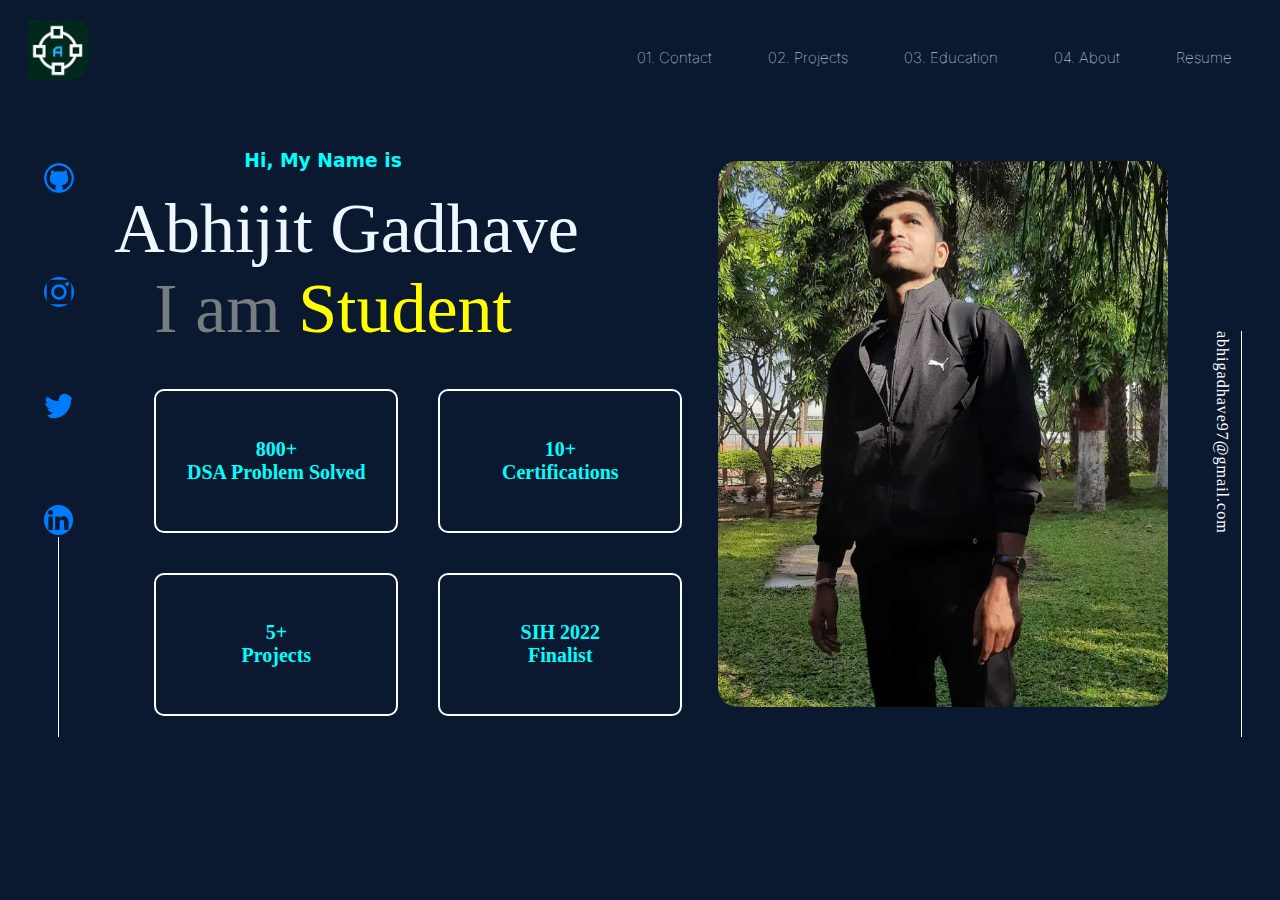
==== index.html @ c3025672 "Home Page" ====
<html lang="en">

<head>
    <link rel="stylesheet" href="style.css" />

    <title>Document</title>
</head>

<body>
    <ul>
        <img src="Images/logos/logo1.png" height="60px" style="padding-top: 12px;padding-left: 20px;">
        <li><a target="_blank" rel="noopener noreferrer" class="nav__link nav__link--btn">Resume</a></li>
        <li><a href="#about" target="_blank" rel="noopener noreferrer" class="nav__link nav__link--btn">04. About</a>
        </li>
        <li><a target="_blank" rel="noopener noreferrer" class="nav__link nav__link--btn">03. Education</a></li>
        <li><a target="_blank" rel="noopener noreferrer" class="nav__link nav__link--btn">02. Projects</a></li>
        <li><a target="_blank" rel="noopener noreferrer" class="nav__link nav__link--btn">01. Contact</a></li>


        </li>

    </ul>
    <div class="hflex">
        <div class="gitlogo">

            <a href="https://github.com/AbhiGadhave11"><img src="Images/logos/githublogo.svg" height="30px"></a>
            <a href="https://www.instagram.com/a.b.h.i_87/"><img src="Images/logos/instagramlogo.svg" height="30px"><br></a>
            <a href="https://twitter.com/Abhijit872"><img src="Images/logos/twitterlogo.svg" height="30px"></a>
            <a href="https://www.linkedin.com/in/abhijit-gadhave-b353ba21b/"><img src="Images/logos/linkedinlogo.svg"height="30px"></a>
        </div>

        <div>
            <h3>Hi, My Name is </h3>
            <div class="name"> Abhijit Gadhave</div>
            <div class="subname">
                <div class="container">
                    <span>I am </span>
                    <span class="word"></span>
                </div>
            </div>
            <div class="rectangle">
                <div class="box">
                    <h4>800+ <br>DSA Problem Solved</h4>
                </div>
                <div class="box">
                    <h4>10+ <br>Certifications </h4>
                </div>
            </div>
            <div class="rectangle">
                <div class="box">
                    <h4>5+ <br>Projects<h4>
                </div>
                <div class="box">
                    <h4>SIH 2022 <br>Finalist</h4>
                </div>
            </div>
        </div>
        

        <div class="pimage">
            <img src="Images/Profile/myimage1.jpeg" width="450px">
        </div>
        <div class="mail">
            <span id="email">abhigadhave97@gmail.com</span>
        </div>

       
        
    </div>
    
    <!-- <section id="about">
        <div class="about">
            <div class="aboutinfo" style="line-height: 1.5;">
                I'm a software engineer(student) specializing in Full Stack Development(MERN).<br>
                Currently, I'm focused on building accessible, human-centered products at Upstatement.
            </div>
        </div>
    </section> -->

    <script src="script.js"></script>
</body>

</html>
---- style.css ----
/* Load Inter font from Google Fonts */
@import url('https://fonts.googleapis.com/css2?family=Inter:wght@400;600;700&display=swap');



body {
    background-color: #0a192f;
    
}
ul {
    list-style-type: none;
    margin: 0;
    padding: 0;
    overflow: hidden;
    font-family: 'Inter', sans-serif;
    
    /* background-color: #112240; */
  }
  
  li {
    float: right;
  }
  
  li a {
    display: block;
    color: white;
    text-align: center;
    padding: 14px 16px;
    text-decoration: none;
  }
  
  /* Change the link color to #111 (black) on hover */
  li a:hover {
    background-color: #111;
  }

  h3{
    color: aqua;
    padding-left: 130px;
    padding-top: 50px;
    /* margin-top: 50px; */
    font-family:system-ui, -apple-system, BlinkMacSystemFont, 'Segoe UI', Roboto, Oxygen, Ubuntu, Cantarell, 'Open Sans', 'Helvetica Neue', sans-serif;
}
.name{
    color: aliceblue;
    padding-left: 0px;
    font-size: 70px;
    font-family: 'Times New Roman', Times, serif;
}
.subname{
    color: rgb(120, 125, 130);
    padding-left: 40px;
    font-size: 70px;
    font-family: 'Times New Roman', Times, serif;
}

.about{
color: white;
}

.nav__link--btn {
    color: #fff;
    background-color: #0a192f;
    border-color: aqua;
    border-radius: 1rem;
    font-size: 15px;
    font-weight: 100;
    padding-top: 40px;
    padding-right: 40px;
    text-align: center;
    /* padding: 1rem 2.5rem; */
    transition: all 0.2s ease-out;
  }
  
  .nav__link--btn:hover {
    padding-top: 30px;
    padding-right: 40px;
    transform: translateY(-3px);
    box-shadow: 0 1rem 2rem rgba(1, 251, 251, 0.943);
  }

  .aboutinfo{
    color: rgb(120, 125, 130);
    padding-left: 130px;
    padding-top: 20px;
    font-size: 15px;
    font-family: 'Inter', sans-serif;
  }

  .container {
    /* display: flex; */
    align-items: center;
    justify-content: center;
    
  }
  
  .word {
    opacity: 1;
    transition: opacity 0.5s;
    /* transition: all 0.2s ease-out; */
  }

  .hflex{
    display:flex;
    flex-direction: row;
    justify-content: space-between;
    /* align-items: center; */
    
  }
  .pimage{
    padding-top: 80px;
    margin-right: 10px;
    border-radius: 100px;
    
    /* margin: 50px; */
  }
  img{
    border-radius: 20px;
  }
  .gitlogo{
    /* padding-top: 300px; */
    padding-left: 30px;
    display: flex;
    flex-direction: column;
    /* margin: 0px ; */
    align-items: center;
  }
  .gitlogo a {
    margin: 2px 0;
    line-height: 1;
  }
 

  a {
    display: inline-block;
    /* margin-right: 20px; */
    padding-top: 80px;
  }
  .gitlogo::after {
    content: "";
    display: inline-block;
    border-left: 1px solid #fff;
    height: 200px;
    margin-left: 20px;
    margin-right: 20px;
    vertical-align: middle;
  }

  .box {
    border: 2px solid white;
    color: aqua;
    padding: 20px;
    /* padding-top: 40px; */
    margin-top: 40px;
    margin-left: 40px;
    width: 200px;
    border-radius: 10px;
  }
  
  .box h4 {
    font-size: 20px;
    align-items: center;
    text-align: center;
    /* padding: 20px; */
    /* margin-top: 0; */
  }

  .rectangle{
    display: flex;
    flex-direction: row;
    justify-content: space-between;
  }

  .mail{
    display: flex;
    flex-direction: column;
    color: white;
    padding-top: 250px;
    padding-right: 30px;
    writing-mode: vertical-rl;
    text-orientation:sideways;
    letter-spacing: 1px;
    /* border-right: 1px solid white; */
  
  }

  #email {
    border-right: 1px solid white;
    padding-right: 10px; 
    /* padding-top: 400px; */
  }
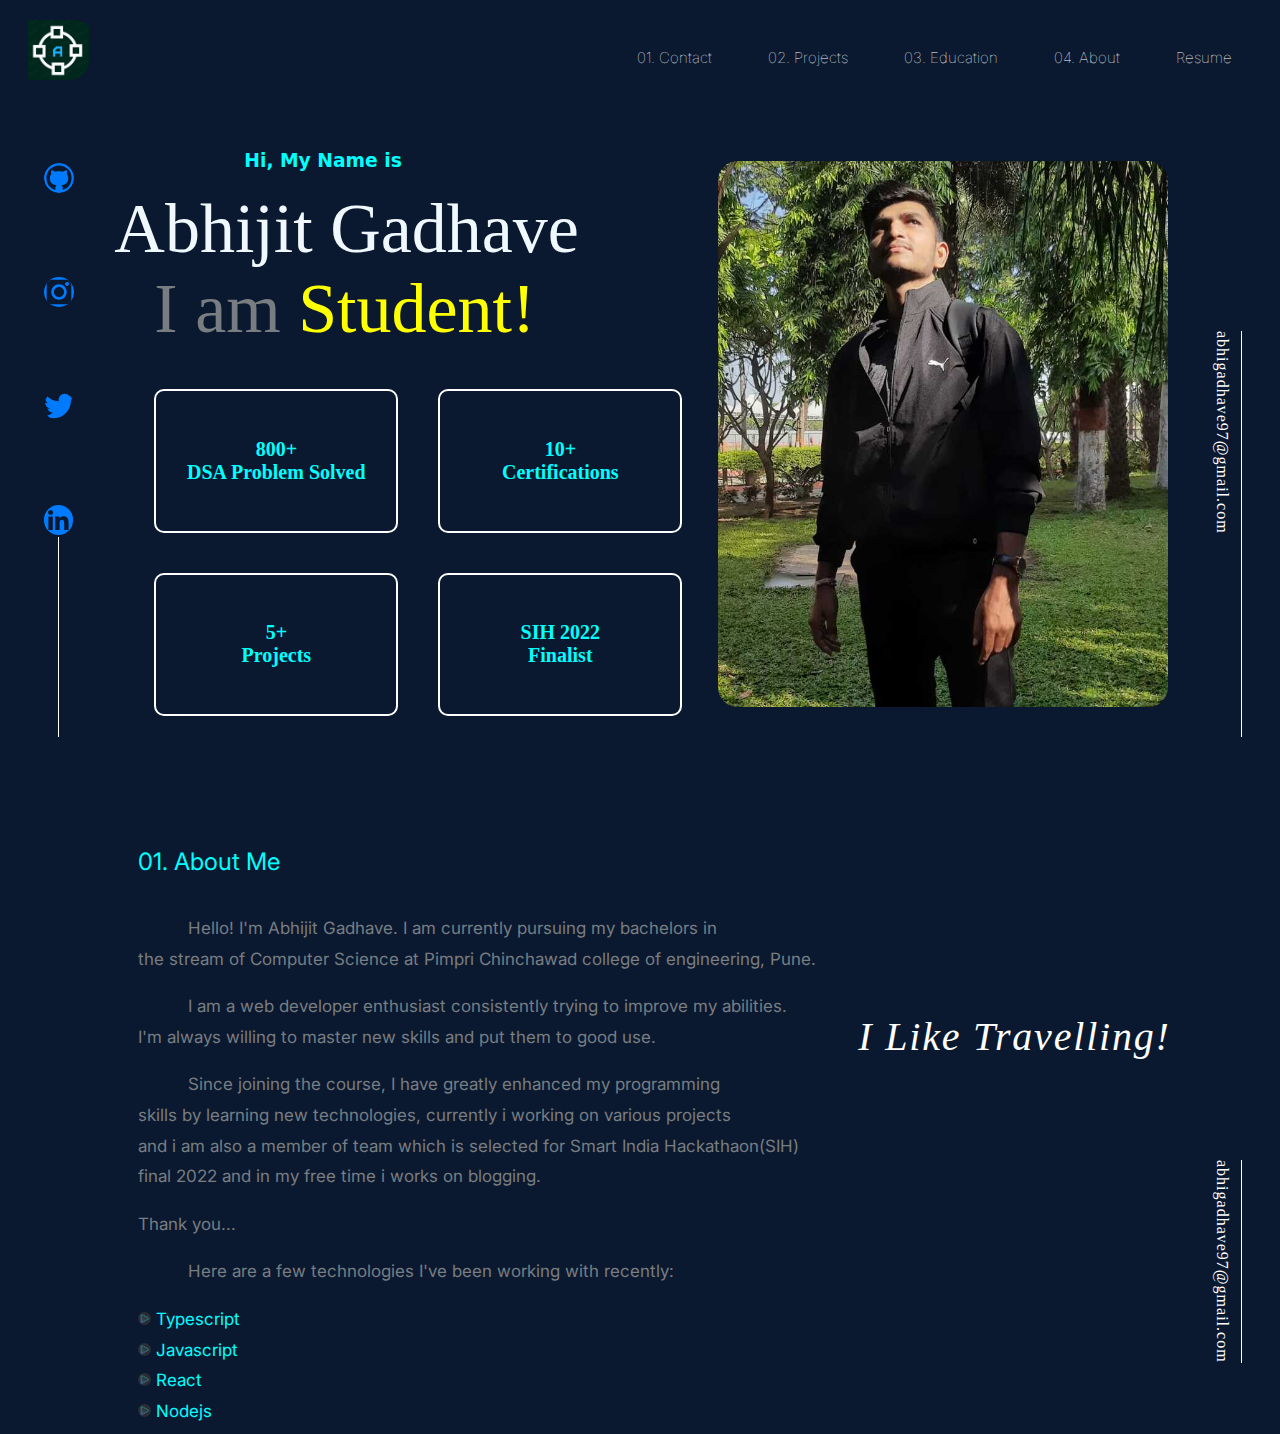
==== commit 1574ab8f: "About updated" ====
--- a/index.html
+++ b/index.html
@@ -3,13 +3,16 @@
 <head>
     <link rel="stylesheet" href="style.css" />
 
-    <title>Document</title>
+    <title>
+        <img src="Images/logos/logo1.png"  height="10px">
+        <span>Abhijit Gadhave</span>
+    </title>
 </head>
 
 <body>
     <ul>
         <img src="Images/logos/logo1.png" height="60px" style="padding-top: 12px;padding-left: 20px;">
-        <li><a target="_blank" rel="noopener noreferrer" class="nav__link nav__link--btn">Resume</a></li>
+        <li><a href="Resume/Abhijit_Gadhave.pdf" target="_blank" rel="noopener noreferrer" class="nav__link nav__link--btn">Resume</a></li>
         <li><a href="#about" target="_blank" rel="noopener noreferrer" class="nav__link nav__link--btn">04. About</a>
         </li>
         <li><a target="_blank" rel="noopener noreferrer" class="nav__link nav__link--btn">03. Education</a></li>
@@ -24,9 +27,11 @@
         <div class="gitlogo">
 
             <a href="https://github.com/AbhiGadhave11"><img src="Images/logos/githublogo.svg" height="30px"></a>
-            <a href="https://www.instagram.com/a.b.h.i_87/"><img src="Images/logos/instagramlogo.svg" height="30px"><br></a>
+            <a href="https://www.instagram.com/a.b.h.i_87/"><img src="Images/logos/instagramlogo.svg"
+                    height="30px"><br></a>
             <a href="https://twitter.com/Abhijit872"><img src="Images/logos/twitterlogo.svg" height="30px"></a>
-            <a href="https://www.linkedin.com/in/abhijit-gadhave-b353ba21b/"><img src="Images/logos/linkedinlogo.svg"height="30px"></a>
+            <a href="https://www.linkedin.com/in/abhijit-gadhave-b353ba21b/"><img src="Images/logos/linkedinlogo.svg"
+                    height="30px"></a>
         </div>
 
         <div>
@@ -55,7 +60,7 @@
                 </div>
             </div>
         </div>
-        
+
 
         <div class="pimage">
             <img src="Images/Profile/myimage1.jpeg" width="450px">
@@ -64,18 +69,65 @@
             <span id="email">abhigadhave97@gmail.com</span>
         </div>
 
-       
-        
+
+
     </div>
-    
-    <!-- <section id="about">
+
+    <section id="about">
+
         <div class="about">
-            <div class="aboutinfo" style="line-height: 1.5;">
-                I'm a software engineer(student) specializing in Full Stack Development(MERN).<br>
-                Currently, I'm focused on building accessible, human-centered products at Upstatement.
+
+            <!-- <div class="gitlogo">
+
+                <a href="https://github.com/AbhiGadhave11"><img src="Images/logos/githublogo.svg" height="30px"></a>
+                <a href="https://www.instagram.com/a.b.h.i_87/"><img src="Images/logos/instagramlogo.svg"
+                        height="30px"><br></a>
+                <a href="https://twitter.com/Abhijit872"><img src="Images/logos/twitterlogo.svg" height="30px"></a>
+                <a href="https://www.linkedin.com/in/abhijit-gadhave-b353ba21b/"><img
+                        src="Images/logos/linkedinlogo.svg" height="30px"></a>
+            </div> -->
+
+
+
+
+            <div class="abouthead">
+                <span>01. About Me</span>
+                <div class="aboutinfo" style="line-height: 1.8;">
+
+                    <p> Hello! I'm Abhijit Gadhave. I am currently pursuing my bachelors in<br> the stream of Computer
+                        Science at Pimpri Chinchawad college of engineering, Pune.<br></p>
+                    <p> I am a web developer enthusiast consistently trying to improve my abilities. <br>I'm always
+                        willing to master new skills and put them to good use.</p>
+                    <p>Since joining the course, I have greatly enhanced my programming<br> skills by learning new
+                        technologies, currently i working on various projects<br>
+                        and i am also a member of team which is selected for Smart India Hackathaon(SIH)<br> final 2022
+                        and in my free time i works on blogging.<br></p>Thank you...
+                    <p> Here are a few technologies I've been working with recently:</p>
+                    <div class="skilllist">
+                        <img src="Images/skills/img.jpeg" height="13px" style="line-height: 1.8;"> Typescript<br>
+                        <img src="Images/skills/img.jpeg" height="13px" style="line-height: 1.8;"> Javascript<br>
+                        <img src="Images/skills/img.jpeg" height="13px" style="line-height: 1.8;"> React<br>
+                        <img src="Images/skills/img.jpeg" height="13px"> Nodejs
+                    </div>
+
+                </div>
             </div>
+
+            <div class="aboutother">
+                <span class="aboutin"></span>
+            </div>
+
+            
+
+            <div class="mail">
+                <span id="email">abhigadhave97@gmail.com</span>
+            </div>
+
         </div>
-    </section> -->
+
+        </div>
+
+    </section>
 
     <script src="script.js"></script>
 </body>
--- a/style.css
+++ b/style.css
@@ -5,58 +5,59 @@
 
 body {
     background-color: #0a192f;
-    
-}
+
+}
+
 ul {
     list-style-type: none;
     margin: 0;
     padding: 0;
     overflow: hidden;
     font-family: 'Inter', sans-serif;
-    
+
     /* background-color: #112240; */
-  }
-  
-  li {
+}
+
+li {
     float: right;
-  }
-  
-  li a {
+}
+
+li a {
     display: block;
     color: white;
     text-align: center;
     padding: 14px 16px;
     text-decoration: none;
-  }
-  
-  /* Change the link color to #111 (black) on hover */
-  li a:hover {
+}
+
+/* Change the link color to #111 (black) on hover */
+li a:hover {
     background-color: #111;
-  }
-
-  h3{
+}
+
+h3 {
     color: aqua;
     padding-left: 130px;
     padding-top: 50px;
     /* margin-top: 50px; */
-    font-family:system-ui, -apple-system, BlinkMacSystemFont, 'Segoe UI', Roboto, Oxygen, Ubuntu, Cantarell, 'Open Sans', 'Helvetica Neue', sans-serif;
-}
-.name{
+    font-family: system-ui, -apple-system, BlinkMacSystemFont, 'Segoe UI', Roboto, Oxygen, Ubuntu, Cantarell, 'Open Sans', 'Helvetica Neue', sans-serif;
+}
+
+.name {
     color: aliceblue;
     padding-left: 0px;
     font-size: 70px;
     font-family: 'Times New Roman', Times, serif;
 }
-.subname{
+
+.subname {
     color: rgb(120, 125, 130);
     padding-left: 40px;
     font-size: 70px;
     font-family: 'Times New Roman', Times, serif;
 }
 
-.about{
-color: white;
-}
+
 
 .nav__link--btn {
     color: #fff;
@@ -70,73 +71,72 @@
     text-align: center;
     /* padding: 1rem 2.5rem; */
     transition: all 0.2s ease-out;
-  }
-  
-  .nav__link--btn:hover {
+}
+
+.nav__link--btn:hover {
     padding-top: 30px;
     padding-right: 40px;
     transform: translateY(-3px);
     box-shadow: 0 1rem 2rem rgba(1, 251, 251, 0.943);
-  }
-
-  .aboutinfo{
-    color: rgb(120, 125, 130);
-    padding-left: 130px;
-    padding-top: 20px;
-    font-size: 15px;
-    font-family: 'Inter', sans-serif;
-  }
-
-  .container {
+}
+
+
+
+.container {
     /* display: flex; */
     align-items: center;
     justify-content: center;
-    
-  }
-  
-  .word {
+
+}
+
+.word {
     opacity: 1;
     transition: opacity 0.5s;
     /* transition: all 0.2s ease-out; */
-  }
-
-  .hflex{
-    display:flex;
+}
+
+.hflex {
+    display: flex;
     flex-direction: row;
     justify-content: space-between;
     /* align-items: center; */
-    
-  }
-  .pimage{
+
+}
+
+.pimage {
     padding-top: 80px;
     margin-right: 10px;
     border-radius: 100px;
-    
+
     /* margin: 50px; */
-  }
-  img{
+}
+
+img {
     border-radius: 20px;
-  }
-  .gitlogo{
+}
+
+.gitlogo {
     /* padding-top: 300px; */
     padding-left: 30px;
     display: flex;
     flex-direction: column;
     /* margin: 0px ; */
     align-items: center;
-  }
-  .gitlogo a {
+}
+
+.gitlogo a {
     margin: 2px 0;
     line-height: 1;
-  }
- 
-
-  a {
+}
+
+
+a {
     display: inline-block;
     /* margin-right: 20px; */
     padding-top: 80px;
-  }
-  .gitlogo::after {
+}
+
+.gitlogo::after {
     content: "";
     display: inline-block;
     border-left: 1px solid #fff;
@@ -144,9 +144,9 @@
     margin-left: 20px;
     margin-right: 20px;
     vertical-align: middle;
-  }
-
-  .box {
+}
+
+.box {
     border: 2px solid white;
     color: aqua;
     padding: 20px;
@@ -155,39 +155,97 @@
     margin-left: 40px;
     width: 200px;
     border-radius: 10px;
-  }
-  
-  .box h4 {
+}
+
+.box h4 {
     font-size: 20px;
     align-items: center;
     text-align: center;
     /* padding: 20px; */
     /* margin-top: 0; */
-  }
-
-  .rectangle{
+}
+
+.rectangle {
     display: flex;
     flex-direction: row;
     justify-content: space-between;
-  }
-
-  .mail{
+}
+
+.mail {
     display: flex;
     flex-direction: column;
     color: white;
     padding-top: 250px;
     padding-right: 30px;
     writing-mode: vertical-rl;
-    text-orientation:sideways;
+    text-orientation: sideways;
     letter-spacing: 1px;
     /* border-right: 1px solid white; */
-  
-  }
-
-  #email {
+
+}
+
+#email {
     border-right: 1px solid white;
-    padding-right: 10px; 
+    padding-right: 10px;
     /* padding-top: 400px; */
-  }
-  
+}
+
+.about {
+    display: flex;
+    flex-direction: row;
+    justify-content: space-between;
+    margin-top: 110px;
+    align-items: center;
+    /* justify-content: center; */
+}
+
+.abouthead {
+    color: aqua;
+    font-size: x-large;
+    padding-left: 130px;
+    font-family: 'Inter', sans-serif;
+}
+
+.aboutinfo {
+    color: rgb(120, 125, 130);
+    /* padding-left: 130px; */
+    padding-top: 20px;
+    font-size: 17px;
+    font-family: 'Inter', sans-serif;
+    align-items: center;
+    justify-content: center;
+    /* position: fixed; */
+
+}
+
+p {
+    text-indent: 50px;
+}
+
+.skilllist {
+    /* padding-right: 300px;
+    margin-bottom: 200px; */
+    color: aqua;
+}
+
+.aboutother {
+    font-size: 40px;
+    
+    /* margin-right: 180px; */
+    
+    padding-right: 0px;
+    margin-bottom: 200px;
+    
+    /* font-family:caveat; */
+    
+    font-family: cursive;
+    color: white;
+    justify-content: center;
+    letter-spacing: 1.8px;
+    font-style: italic;
+    place-content: inherit;
+}
+
+
+
   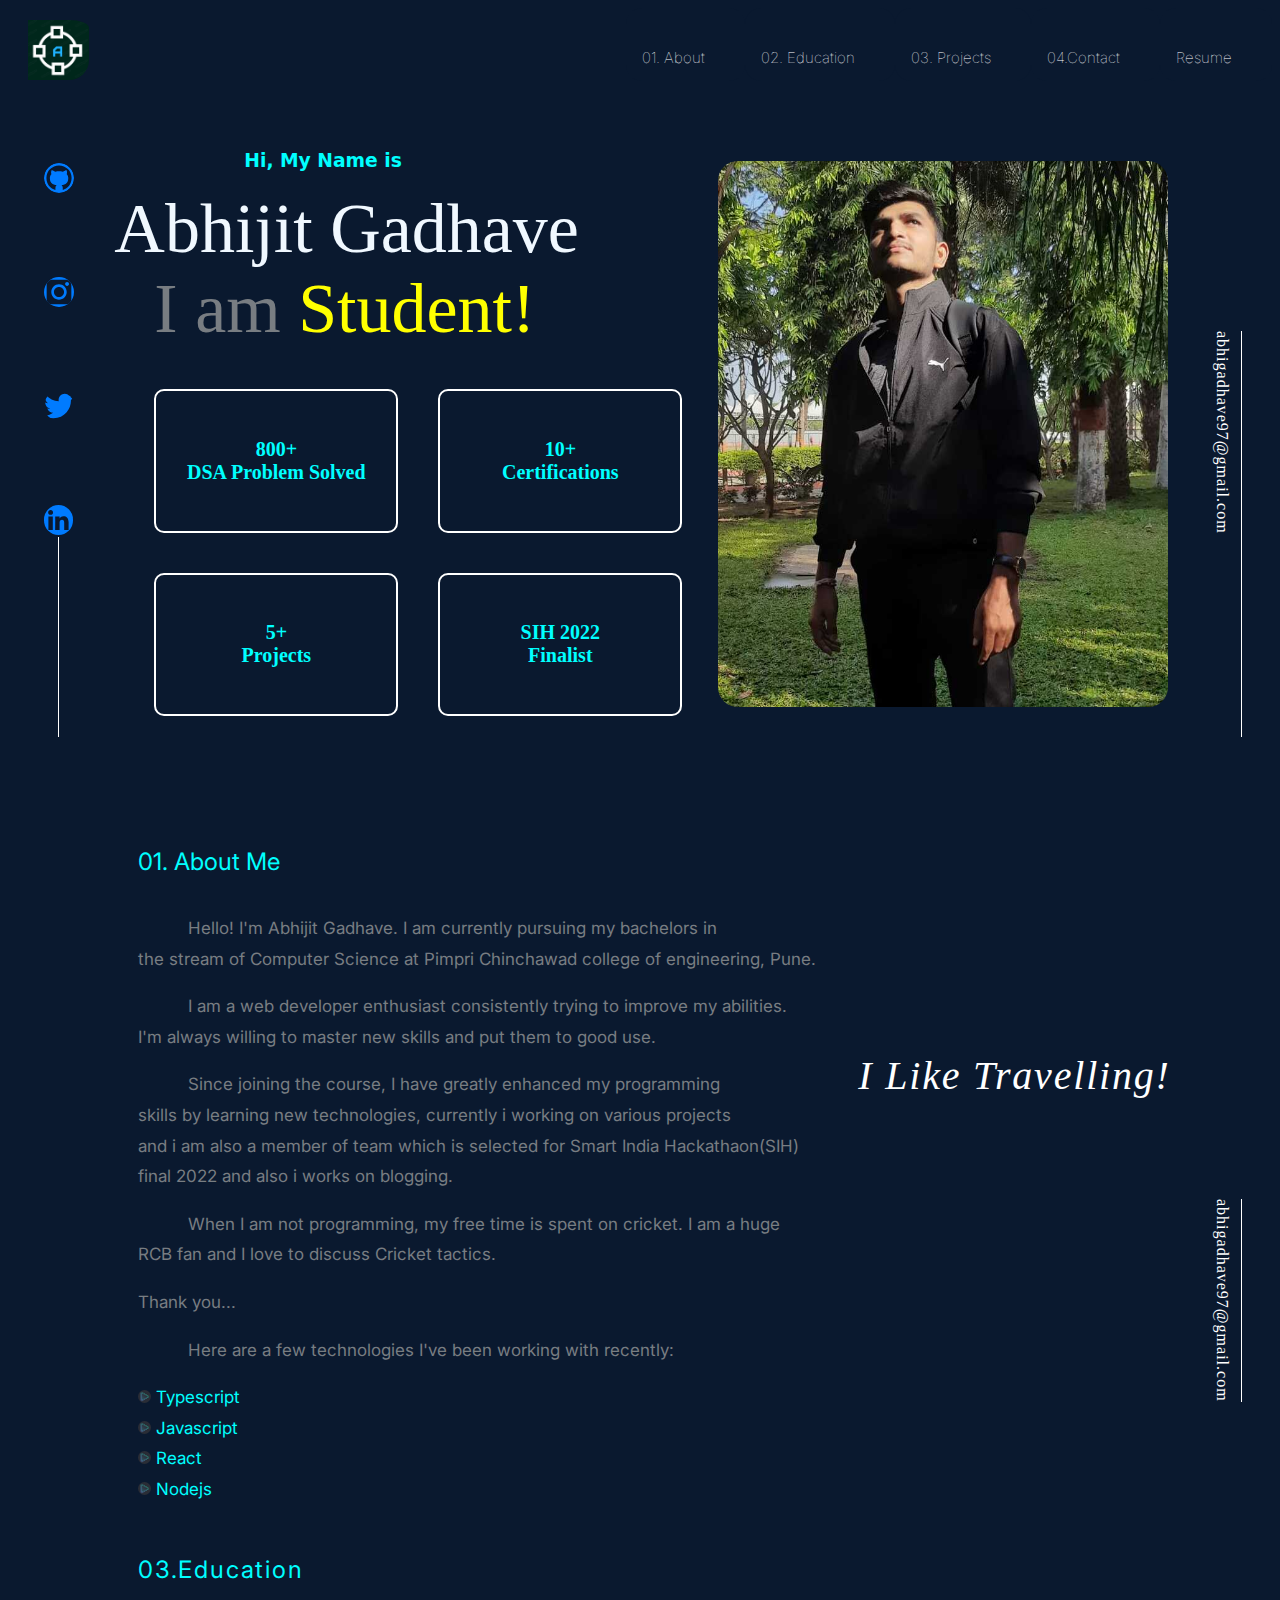
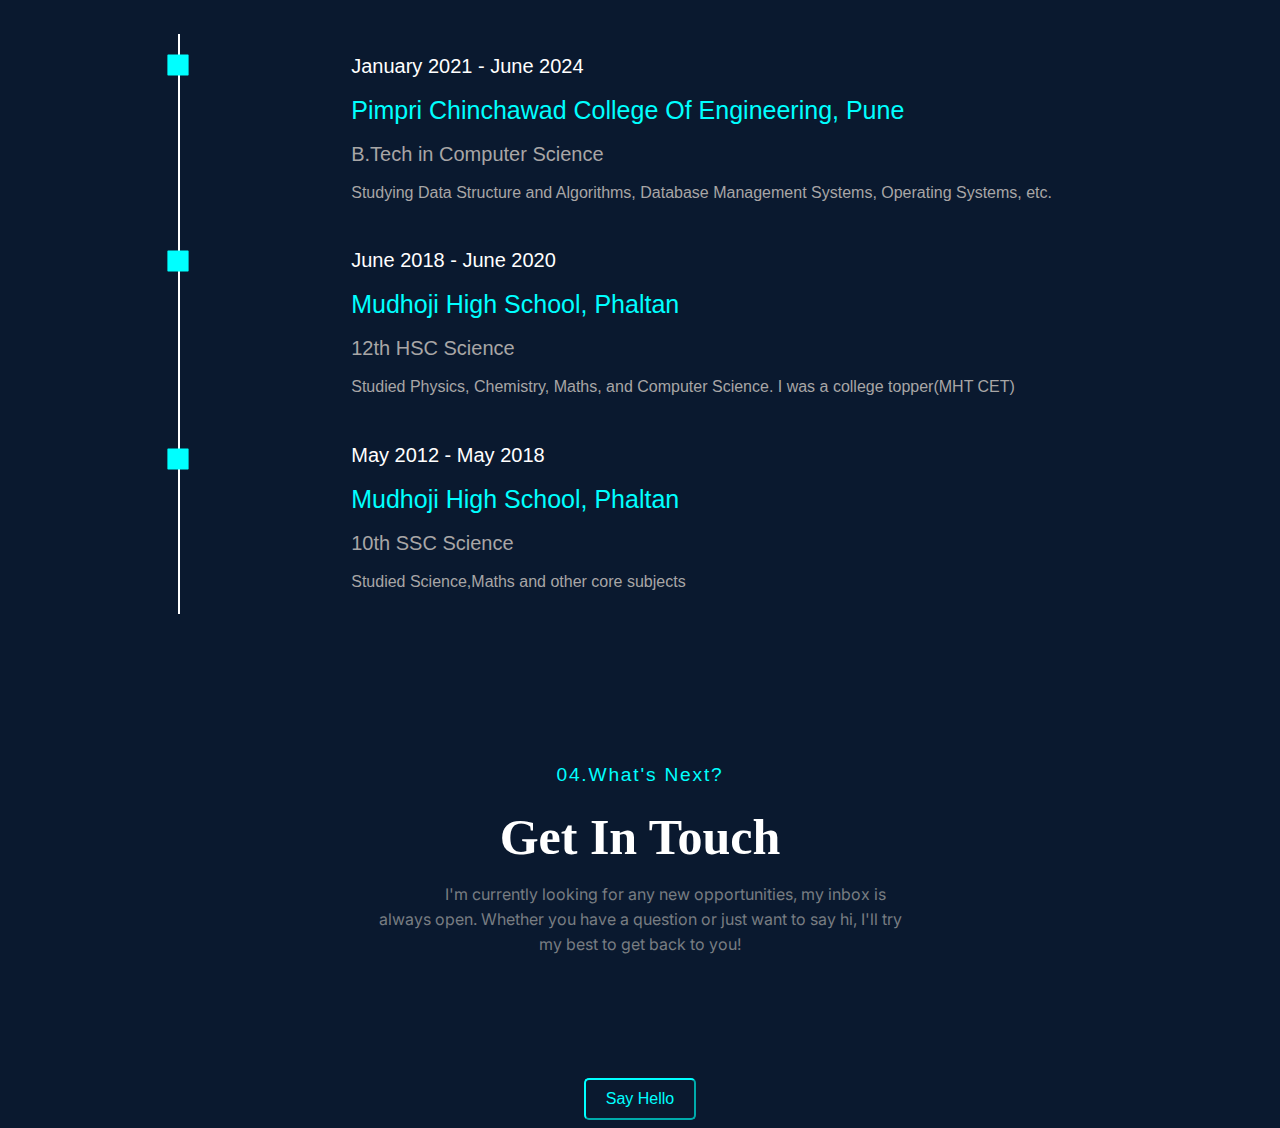
==== commit 1f4234cd: "Education Updated" ====
--- a/index.html
+++ b/index.html
@@ -4,132 +4,218 @@
     <link rel="stylesheet" href="style.css" />
 
     <title>
-        <img src="Images/logos/logo1.png"  height="10px">
-        <span>Abhijit Gadhave</span>
+
+        Abhijit Gadhave
     </title>
 </head>
 
 <body>
     <ul>
         <img src="Images/logos/logo1.png" height="60px" style="padding-top: 12px;padding-left: 20px;">
-        <li><a href="Resume/Abhijit_Gadhave.pdf" target="_blank" rel="noopener noreferrer" class="nav__link nav__link--btn">Resume</a></li>
-        <li><a href="#about" target="_blank" rel="noopener noreferrer" class="nav__link nav__link--btn">04. About</a>
+        <li><a href="Resume/Abhijit_Gadhave.pdf" target="_blank" rel="noopener noreferrer"
+                class="nav__link nav__link--btn">Resume</a></li>
+        
+        
+       
+        <li><a href="#contact" rel="noopener" class="nav__link nav__link--btn"
+                onclick="scrollToSection('contact'); return false;"">04.Contact</a>
         </li>
-        <li><a target="_blank" rel="noopener noreferrer" class="nav__link nav__link--btn">03. Education</a></li>
-        <li><a target="_blank" rel="noopener noreferrer" class="nav__link nav__link--btn">02. Projects</a></li>
-        <li><a target="_blank" rel="noopener noreferrer" class="nav__link nav__link--btn">01. Contact</a></li>
-
-
+        <li><a target=" _blank" rel="noopener noreferrer" class="nav__link nav__link--btn">03. Projects</a></li>
+        <li><a href="#education" rel="noopener" class="nav__link nav__link--btn"
+            onclick="scrollToSection('education'); return false;"">02. Education</a></li>
+        <li><a href="#about" rel="noopener" class="nav__link nav__link--btn">01. About</a>
         </li>
 
+
+        </li>
+
     </ul>
-    <div class="hflex">
-        <div class="gitlogo">
-
-            <a href="https://github.com/AbhiGadhave11"><img src="Images/logos/githublogo.svg" height="30px"></a>
-            <a href="https://www.instagram.com/a.b.h.i_87/"><img src="Images/logos/instagramlogo.svg"
-                    height="30px"><br></a>
-            <a href="https://twitter.com/Abhijit872"><img src="Images/logos/twitterlogo.svg" height="30px"></a>
-            <a href="https://www.linkedin.com/in/abhijit-gadhave-b353ba21b/"><img src="Images/logos/linkedinlogo.svg"
-                    height="30px"></a>
+    <div class=" hflex">
+                <div class="gitlogo">
+
+                    <a href="https://github.com/AbhiGadhave11"><img src="Images/logos/githublogo.svg" height="30px"></a>
+                    <a href="https://www.instagram.com/a.b.h.i_87/"><img src="Images/logos/instagramlogo.svg"
+                            height="30px"><br></a>
+                    <a href="https://twitter.com/Abhijit872"><img src="Images/logos/twitterlogo.svg" height="30px"></a>
+                    <a href="https://www.linkedin.com/in/abhijit-gadhave-b353ba21b/"><img
+                            src="Images/logos/linkedinlogo.svg" height="30px"></a>
+                </div>
+
+                <div>
+                    <h3>Hi, My Name is </h3>
+                    <div class="name"> Abhijit Gadhave</div>
+                    <div class="subname">
+                        <div class="container">
+                            <span>I am </span>
+                            <span class="word"></span>
+                        </div>
+                    </div>
+                    <div class="rectangle">
+                        <div class="box">
+                            <h4>800+ <br>DSA Problem Solved</h4>
+                        </div>
+                        <div class="box">
+                            <h4>10+ <br>Certifications </h4>
+                        </div>
+                    </div>
+                    <div class="rectangle">
+                        <div class="box">
+                            <h4>5+ <br>Projects<h4>
+                        </div>
+                        <div class="box">
+                            <h4>SIH 2022 <br>Finalist</h4>
+                        </div>
+                    </div>
+                </div>
+
+
+                <div class="pimage">
+                    <img src="Images/Profile/myimage1.jpeg" width="450px">
+                </div>
+                <div class="mail">
+                    <span id="email">abhigadhave97@gmail.com</span>
+                </div>
+
+
+
+                </div>
+
+                <section id="about">
+
+                    <div class="about">
+                        <div class="abouthead">
+                            <span>01. About Me</span>
+                            <div class="aboutinfo" style="line-height: 1.8;">
+
+                                <p> Hello! I'm Abhijit Gadhave. I am currently pursuing my bachelors in<br> the stream
+                                    of Computer
+                                    Science at Pimpri Chinchawad college of engineering, Pune.<br></p>
+                                <p> I am a web developer enthusiast consistently trying to improve my abilities. <br>I'm
+                                    always
+                                    willing to master new skills and put them to good use.</p>
+                                <p>Since joining the course, I have greatly enhanced my programming<br> skills by
+                                    learning new
+                                    technologies, currently i working on various projects<br>
+                                    and i am also a member of team which is selected for Smart India Hackathaon(SIH)<br>
+                                    final 2022
+                                    and also i works on blogging.<br>
+                                    <p>When I am not programming, my free time is spent on cricket. I am a huge<br> RCB fan and I love to discuss Cricket tactics.</p>
+                                    </p>Thank you...
+                                <p> Here are a few technologies I've been working with recently:</p>
+                                <div class="skilllist">
+                                    <img src="Images/skills/img.jpeg" height="13px" style="line-height: 1.8;">
+                                    Typescript<br>
+                                    <img src="Images/skills/img.jpeg" height="13px" style="line-height: 1.8;">
+                                    Javascript<br>
+                                    <img src="Images/skills/img.jpeg" height="13px" style="line-height: 1.8;"> React<br>
+                                    <img src="Images/skills/img.jpeg" height="13px"> Nodejs
+                                </div>
+
+                            </div>
+                        </div>
+
+                        <div class="aboutother">
+                            <span class="aboutin"></span>
+                        </div>
+
+
+
+                        <div class="mail">
+                            <span id="email">abhigadhave97@gmail.com</span>
+                        </div>
+
+                    </div>
+
+                    </div>
+
+                </section>
+
+                <section id="education">
+                    <div class="educationhead">
+                        <span>
+                            03.Education
+                        </span>
+                    </div>
+                    <div class="education">
+                        <!-- <div class="vertical-line"></div> -->
+
+                        <div class="education-line">
+                            <div class="kite kite1"></div>
+                            <div class="kite kite2"></div>
+                            <div class="kite kite3"></div>
+                        </div>
+                        <div class="educationcontent">
+                            <div style="color: white;font-size: 20px; font-family: Arial, Helvetica, sans-serif;padding-top: 21px;
+                transition: color 0.5s;">January 2021 - June 2024</div>
+                            <br>
+                            <div class="college">Pimpri Chinchawad College Of Engineering, Pune</div> <br>
+                            <div style="color: #a8a6a6;font-size: 20px; font-family: Arial, Helvetica, sans-serif;">
+                                B.Tech in Computer Science</div><br>
+                            <div
+                                style="color:#a8a6a6 ;font-size: 16px; font-family: Verdana, Geneva, Tahoma, sans-serif;">
+                                Studying Data Structure and Algorithms, Database Management Systems, Operating Systems,
+                                etc.</div>
+
+
+                            <div
+                                style="color: white;font-size: 20px; font-family: Arial, Helvetica, sans-serif; padding-top: 47px;">
+                                June 2018 - June 2020</div>
+                            <br>
+                            <div class="college">Mudhoji High School, Phaltan</div> <br>
+                            <div style="color: #a8a6a6;font-size: 20px; font-family: Arial, Helvetica, sans-serif;">12th
+                                HSC Science</div><br>
+                            <div
+                                style="color:#a8a6a6 ;font-size: 16px; font-family: Verdana, Geneva, Tahoma, sans-serif;">
+                                Studied Physics, Chemistry, Maths, and Computer Science. I was a college topper(MHT CET)
+                            </div>
+
+
+
+                            <div
+                                style="color: white;font-size: 20px; font-family: Arial, Helvetica, sans-serif; padding-top: 48px;">
+                                May 2012 - May 2018</div>
+                            <br>
+                            <div class="college">Mudhoji High School, Phaltan</div> <br>
+                            <div style="color: #a8a6a6;font-size: 20px; font-family: Arial, Helvetica, sans-serif;">10th
+                                SSC Science</div><br>
+                            <div
+                                style="color:#a8a6a6 ;font-size: 16px; font-family: Verdana, Geneva, Tahoma, sans-serif;">
+                                Studied Science,Maths and other core subjects
+                            </div>
+                        </div>
+
+
+
+                    </div>
+                </section>
+
+                <section id="contact">
+        <div class="contact">
+    
+            <div class="contacthead">
+                <span
+                    style="font-size: larger;font-family: Arial, Helvetica, sans-serif;letter-spacing: 1.8px;">04.What's
+                    Next?<br><br>
+                </span>
+                <strong class="contactget">Get In Touch<br></strong>
+                <div class="contactinfo">
+                    <p>I'm currently looking for any new opportunities, my inbox is<br> always open. Whether you have a
+                        question or just want to say hi, I'll try <br>my best to get back to you!<br><br></p>
+                </div>
+                <a href="mailto:abhigadhave97@gmail.com?subject=Hello"><button class="say-hello-btn">Say
+                        Hello</button></a>
+            </div>
+            
         </div>
 
-        <div>
-            <h3>Hi, My Name is </h3>
-            <div class="name"> Abhijit Gadhave</div>
-            <div class="subname">
-                <div class="container">
-                    <span>I am </span>
-                    <span class="word"></span>
-                </div>
-            </div>
-            <div class="rectangle">
-                <div class="box">
-                    <h4>800+ <br>DSA Problem Solved</h4>
-                </div>
-                <div class="box">
-                    <h4>10+ <br>Certifications </h4>
-                </div>
-            </div>
-            <div class="rectangle">
-                <div class="box">
-                    <h4>5+ <br>Projects<h4>
-                </div>
-                <div class="box">
-                    <h4>SIH 2022 <br>Finalist</h4>
-                </div>
-            </div>
+
         </div>
 
-
-        <div class="pimage">
-            <img src="Images/Profile/myimage1.jpeg" width="450px">
-        </div>
-        <div class="mail">
-            <span id="email">abhigadhave97@gmail.com</span>
-        </div>
-
-
-
-    </div>
-
-    <section id="about">
-
-        <div class="about">
-
-            <!-- <div class="gitlogo">
-
-                <a href="https://github.com/AbhiGadhave11"><img src="Images/logos/githublogo.svg" height="30px"></a>
-                <a href="https://www.instagram.com/a.b.h.i_87/"><img src="Images/logos/instagramlogo.svg"
-                        height="30px"><br></a>
-                <a href="https://twitter.com/Abhijit872"><img src="Images/logos/twitterlogo.svg" height="30px"></a>
-                <a href="https://www.linkedin.com/in/abhijit-gadhave-b353ba21b/"><img
-                        src="Images/logos/linkedinlogo.svg" height="30px"></a>
-            </div> -->
-
-
-
-
-            <div class="abouthead">
-                <span>01. About Me</span>
-                <div class="aboutinfo" style="line-height: 1.8;">
-
-                    <p> Hello! I'm Abhijit Gadhave. I am currently pursuing my bachelors in<br> the stream of Computer
-                        Science at Pimpri Chinchawad college of engineering, Pune.<br></p>
-                    <p> I am a web developer enthusiast consistently trying to improve my abilities. <br>I'm always
-                        willing to master new skills and put them to good use.</p>
-                    <p>Since joining the course, I have greatly enhanced my programming<br> skills by learning new
-                        technologies, currently i working on various projects<br>
-                        and i am also a member of team which is selected for Smart India Hackathaon(SIH)<br> final 2022
-                        and in my free time i works on blogging.<br></p>Thank you...
-                    <p> Here are a few technologies I've been working with recently:</p>
-                    <div class="skilllist">
-                        <img src="Images/skills/img.jpeg" height="13px" style="line-height: 1.8;"> Typescript<br>
-                        <img src="Images/skills/img.jpeg" height="13px" style="line-height: 1.8;"> Javascript<br>
-                        <img src="Images/skills/img.jpeg" height="13px" style="line-height: 1.8;"> React<br>
-                        <img src="Images/skills/img.jpeg" height="13px"> Nodejs
-                    </div>
-
-                </div>
-            </div>
-
-            <div class="aboutother">
-                <span class="aboutin"></span>
-            </div>
-
-            
-
-            <div class="mail">
-                <span id="email">abhigadhave97@gmail.com</span>
-            </div>
-
-        </div>
-
-        </div>
-
     </section>
 
-    <script src="script.js"></script>
+
+
+                <script src="script.js"></script>
 </body>
 
 </html>--- a/style.css
+++ b/style.css
@@ -246,6 +246,152 @@
     place-content: inherit;
 }
 
-
-
+.contact {
+    display: flex;
+    flex-direction: row;
+    justify-content: space-between;
+    margin-top: 150px;
+    align-items: center;
+    justify-content: center;
+}
+.contacthead{
+    text-align: center;
+    color: aqua;
+    justify-content: center;
+    align-items: center;
+    /* padding-left: 400px; */
+
+}
+
+.contactget{
+    color: white;
+    font-size: 50px;
+    text-align: center;
+    justify-content: center;
+    padding-bottom: 60px;
+}
+
+.contactinfo{
+    color:rgb(120, 125, 130) ;
+    /* letter-spacing: 1.8px; */
+    font-size: 16px;
+    font-family: Inter;
+    line-height: 25px;
+}
+
+
+.say-hello-btn {
+    background-color: 0a192f;
+    color: aqua;
+    /* border: none; */
+    border-color: aqua;
+    padding: 10px 20px;
+    font-size: 1.0rem;
+    
+    border-radius: 5px;
+    cursor: pointer;
+    transition: background-color 0.3s ease-in-out;
+    /* cursor: pointer;
+    position: relative;
+    z-index: 1;
+    overflow: hidden; */
+  }
+  
+  .say-hello-btn:hover {
+    background-color: #3e3e3e;
+    /* background-color: #000; */
+  color: #fff;
+  border-color: aqua;
+  }
+
+  .education {
+    display: flex;
+    flex-direction: row;
+    justify-content: space-between;
+    margin-top: 50px;
+    
+}
+
+.educationhead{
+    color: aqua;
+    font-size: x-large;
+    padding-left: 130px;
+    padding-top:50px;
+    font-family: Arial, Helvetica, sans-serif;
+    font-family: 'Inter', sans-serif;
+    letter-spacing: 1.8px;
+}
+
+/* .vertical-line {
+    border-left: 2px solid white; 
+    height: 500px; 
+    
+    margin-left: 170px;
+  } */
+
+
+
+  .education-line {
+    position: relative;
+    border-left: 1.0px  white; 
+    height: 580px; 
+    margin-left: 170px;
+  }
+  
+  .education-line:before {
+    content: "";
+    position: absolute;
+    top: 0;
+    left: 50%;
+    height: 100%;
+    border-left: 2px solid #ffffff;
+  }
+  
+  .kite {
+    position: absolute;
+    width: 30px;
+    height: 30px;
+    
+    transform: translate(-50%, -50%) rotate(45deg);
+    background-color: aqua;
+  }
+  
+  .kite1 {
+    top: 5.4%;
+    left: 50%;
+    clip-path: polygon(0% 50%, 50% 0%, 100% 50%, 50% 100%);
+  }
+  
+  .kite2 {
+    top: 39.3%;
+    left: 50%;
+    clip-path: polygon(50% 0%, 100% 50%, 50% 100%, 0% 50%);
+  }
+  
+  .kite3 {
+    top: 73.3%;
+    left: 50%;
+    clip-path: polygon(50% 0%, 100% 50%, 50% 100%, 0% 50%);
+  }
+
+  .educationcontent{
+    padding-right: 220px;
+  }
+
+  .college{
+    color: aqua;
+    font-size: 25px;
+    /* font-family: 'Times New Roman', Times, serif; */
+    font-family: Verdana, Geneva, Tahoma, sans-serif;
+    padding-left: 0px;
+  }
+  
+  .date {
+    color: aqua;
+    transition: color 0.5s;
+  }
+
+
+
+  
   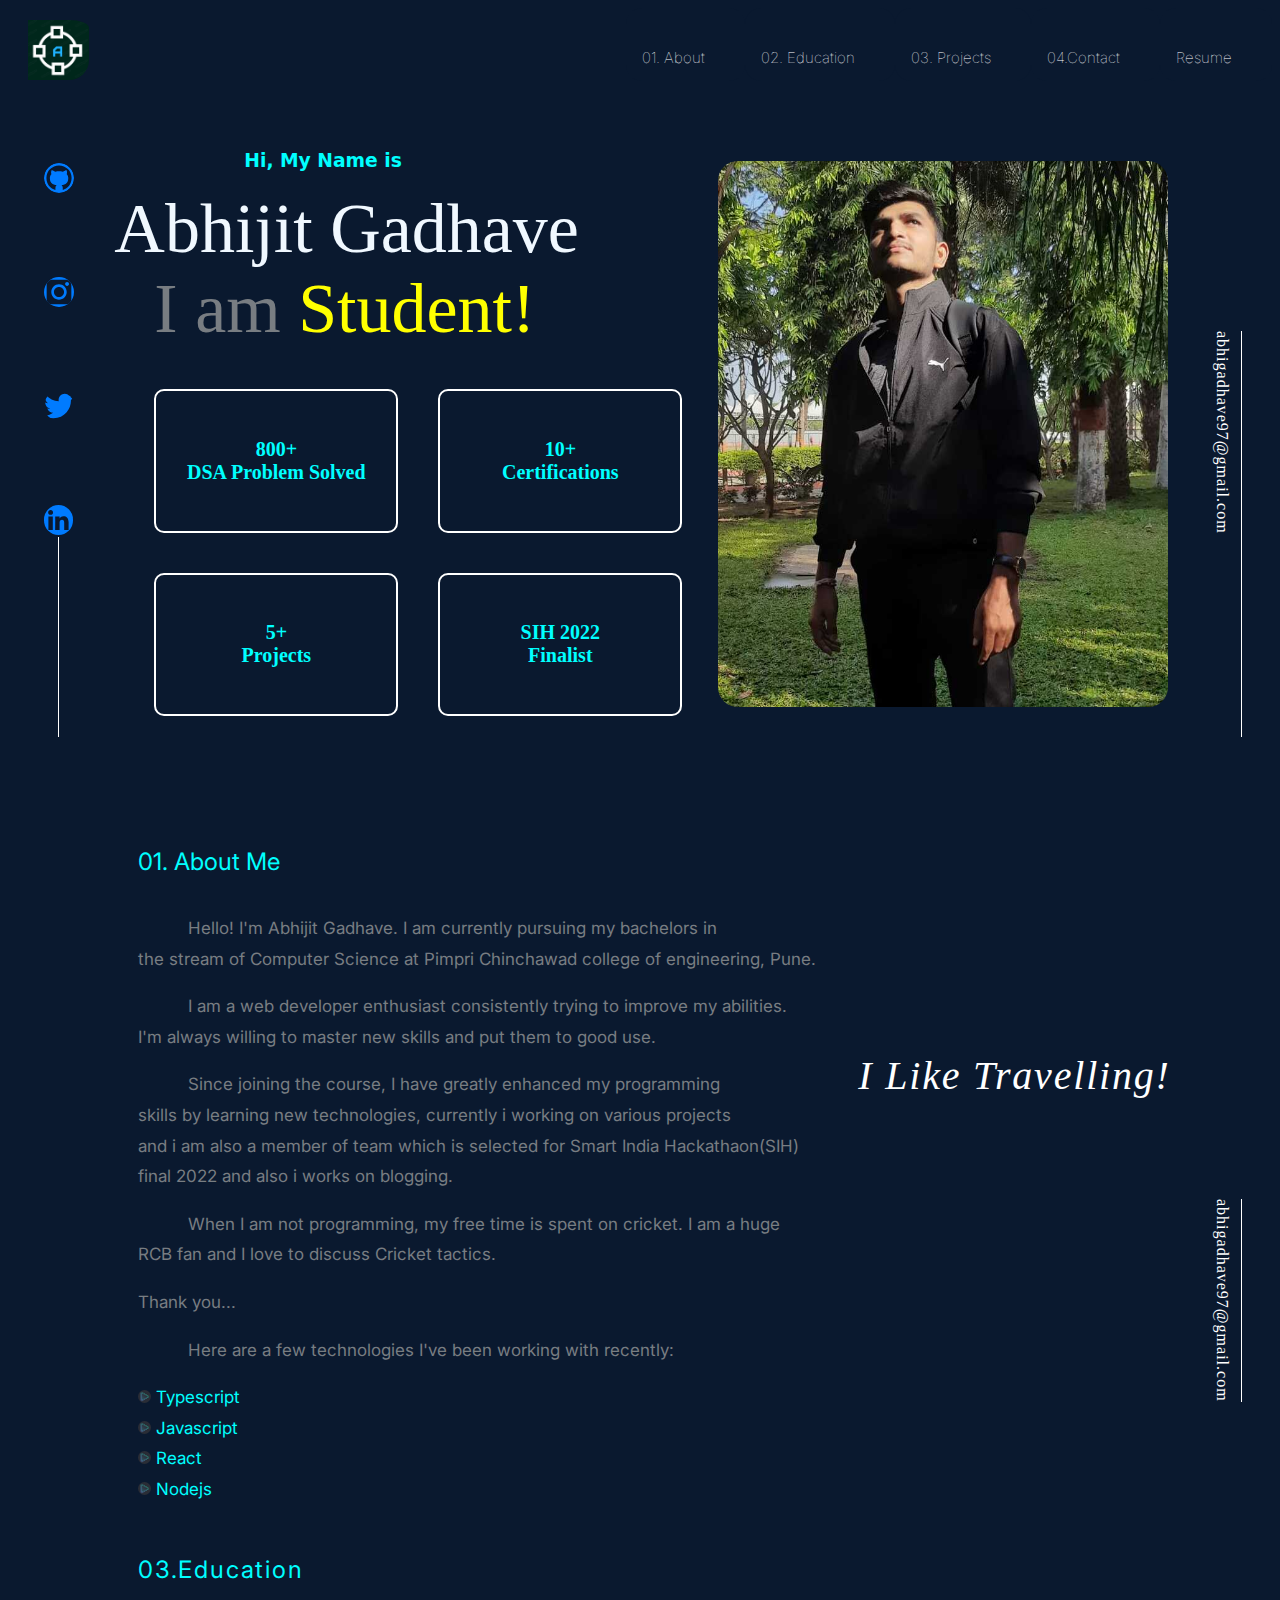
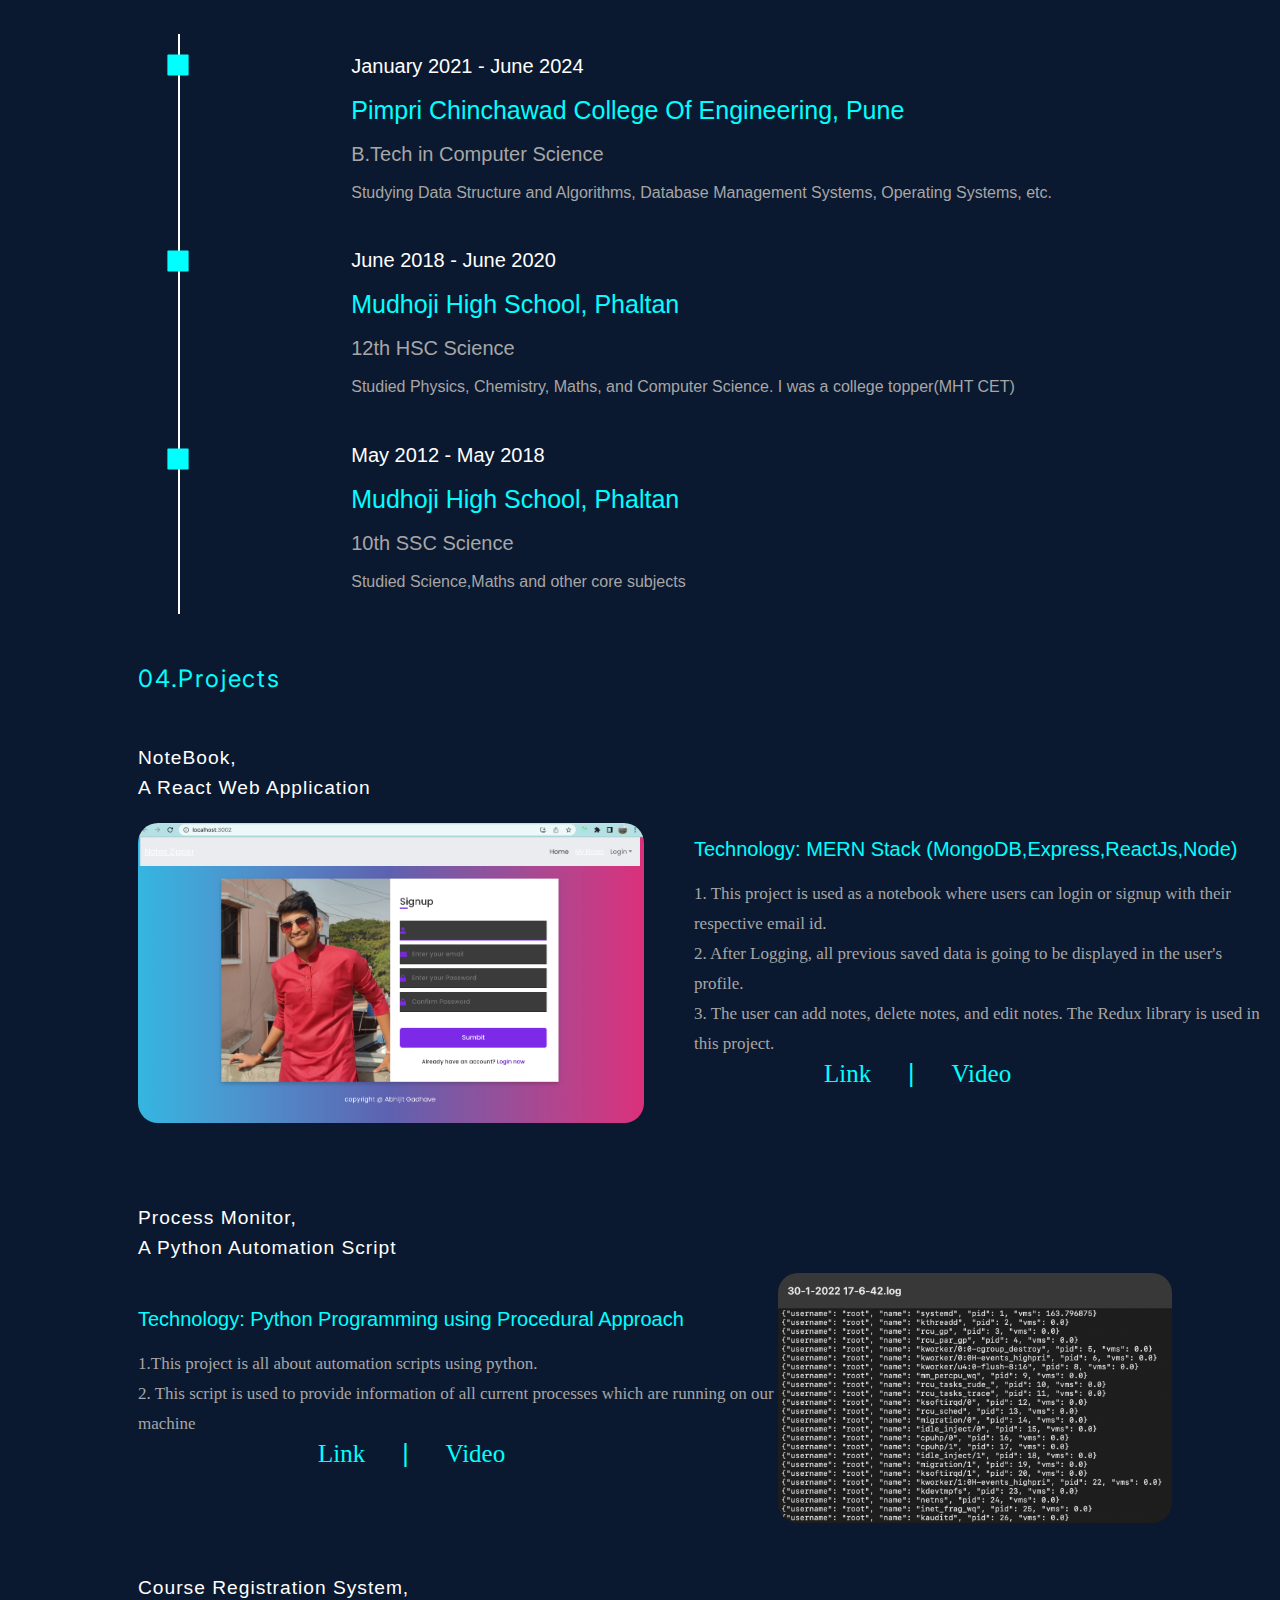
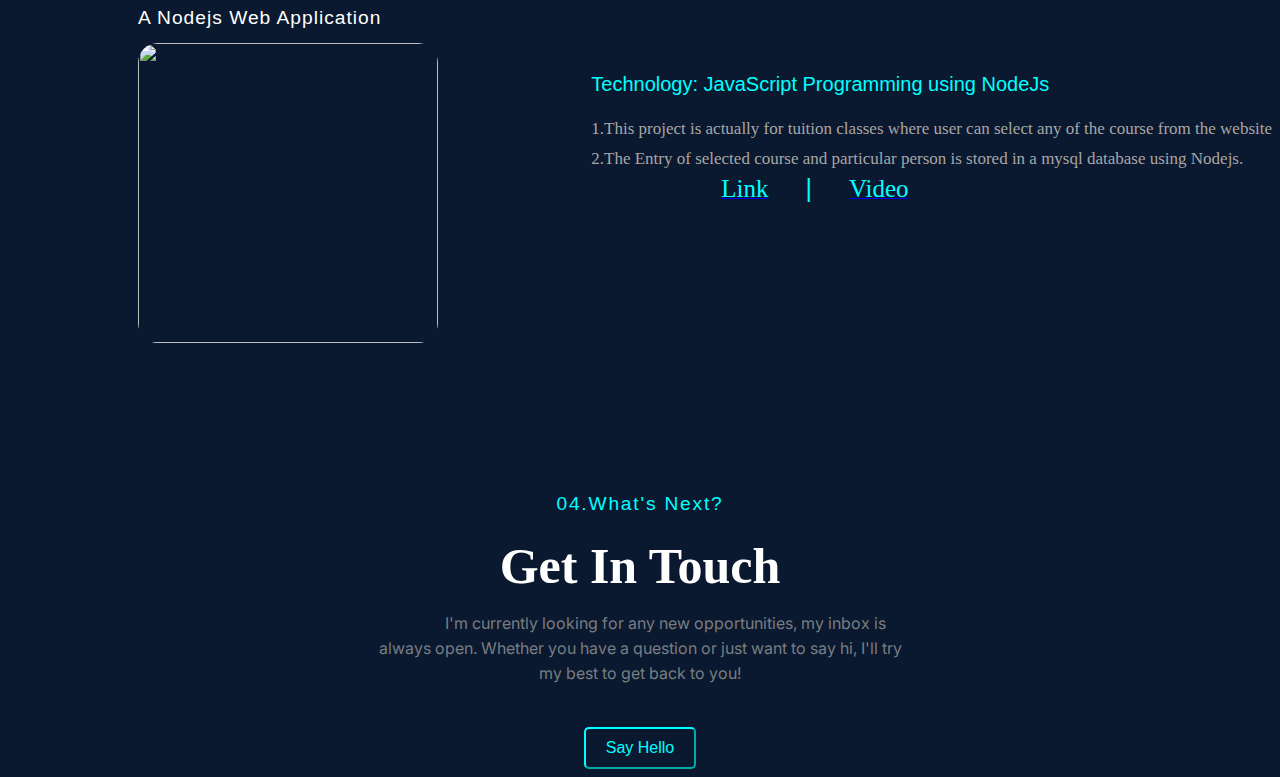
==== commit bbcaf5fa: "Project Section Updated" ====
--- a/index.html
+++ b/index.html
@@ -20,7 +20,7 @@
         <li><a href="#contact" rel="noopener" class="nav__link nav__link--btn"
                 onclick="scrollToSection('contact'); return false;"">04.Contact</a>
         </li>
-        <li><a target=" _blank" rel="noopener noreferrer" class="nav__link nav__link--btn">03. Projects</a></li>
+        <li><a href="#projects" rel="noopener" class="nav__link nav__link--btn" onclick="scrollToSection('projects'); return false;"">03. Projects</a></li>
         <li><a href="#education" rel="noopener" class="nav__link nav__link--btn"
             onclick="scrollToSection('education'); return false;"">02. Education</a></li>
         <li><a href="#about" rel="noopener" class="nav__link nav__link--btn">01. About</a>
@@ -189,6 +189,98 @@
                     </div>
                 </section>
 
+                <section id="projects">
+                    <div class="projecthead">
+                        04.Projects<br>
+                        
+                    </div>
+                    <div style="color: white;font-size: larger;font-family:Arial, Helvetica, sans-serif; padding-left: 130px;margin-top: 50px;line-height: 30px; letter-spacing: 1px;">
+                        NoteBook,<br>
+                        A React Web Application
+                    </div>
+                    
+                    <div class="project1">
+                        <div>
+                            <img src="Projects/project1.png" height="300px">
+                        </div>
+                        <div class="proj1desc">
+                            <div style="color: aqua; font-size: 20px; padding-left: 50px; font-family: Arial, Helvetica, sans-serif; padding-top: 15px;"> 
+                                Technology: MERN Stack (MongoDB,Express,ReactJs,Node)
+                            </div><br>
+                            <div style="color: a8a6a6; font-size: 17px;padding-left: 50px; line-height: 30px; font-family:'Times New Roman', Times, serif;" >
+                                1. This project is used as a notebook where users can login or signup with their respective email id.<br>
+                                2. After Logging, all previous saved data is going to be displayed in the user's profile.<br>
+                                3. The user can add notes, delete notes, and edit notes. The Redux library is used in this project.<br>
+                                
+                            </div>
+                            <div>
+                                <a href="https://github.com/AbhiGadhave11/MERN_Notes_App"><span style="color: aqua; font-family: cursive; font-size: 25px; padding-left: 180px; padding-top:90px ;">Link</span></a><span style="color: aqua; font-family:Arial, Helvetica, sans-serif; font-size: 25px; padding-left: 30px; padding-top:90px ;">    |    </span>
+                                <a href="https://www.youtube.com/watch?v=NOwpBzRFGEo"><span style="color: aqua; font-family: cursive; font-size: 25px; padding-left: 30px; padding-top:90px ;">Video</span></a>
+                            </div>
+                                
+                        </div>
+                    </div>
+
+
+
+                    <div style="color: white;font-size: larger;font-family:Arial, Helvetica, sans-serif; padding-left: 130px;margin-top: 80px;line-height: 30px; letter-spacing: 1px;">
+                        Process Monitor,<br>
+                        A Python Automation Script
+                    </div>
+                    <div class="project2">
+                       
+                        <div class="proj2desc">
+                            <div style="color: aqua; font-size: 20px;  font-family: Arial, Helvetica, sans-serif; padding-top: 35px;"> 
+                                Technology: Python Programming using Procedural Approach
+                            </div><br>
+                            <div style="color: a8a6a6; font-size: 17px; line-height: 30px; font-family:'Times New Roman', Times, serif;" >
+                                1.This project is all about automation scripts using python.<br>
+                                2. This script is used to provide information of all current processes which are running on
+                                our machine<br>
+                                
+                            </div>
+                            <div>
+                                <a href="https://github.com/AbhiGadhave11/Process_Monitor_Automation_Script"><span style="color: aqua; font-family: cursive; font-size: 25px; padding-left: 180px; padding-top:90px ;">Link</span></a><span style="color: aqua; font-family:Arial, Helvetica, sans-serif; font-size: 25px; padding-left: 30px; padding-top:90px ;">    |    </span>
+                                <a href="https://www.youtube.com/watc"><span style="color: aqua; font-family: cursive; font-size: 25px; padding-left: 30px; padding-top:90px ;">Video</span></a>
+                            </div>
+                                
+                        </div>
+                        <div style="padding-right: 100px;">
+                            <img src="Projects/project2.png" height="250px">
+                        </div>
+                    </div>
+
+
+                    <div style="color: white;font-size: larger;font-family:Arial, Helvetica, sans-serif; padding-left: 130px;margin-top: 50px;line-height: 30px; letter-spacing: 1px;">
+                        Course Registration System,<br>
+                        A Nodejs Web Application
+                    </div>
+                    
+                    <div class="project3">
+                        <div>
+                            <img src="Projects/project3.png" height="300px">
+                        </div>
+                        <div class="proj1desc">
+                            <div style="color: aqua; font-size: 20px; padding-left: 50px; font-family: Arial, Helvetica, sans-serif; padding-top: 30px;"> 
+                                Technology: JavaScript Programming using NodeJs 
+                            </div><br>
+                            <div style="color: a8a6a6; font-size: 17px;padding-left: 50px; line-height: 30px; font-family:'Times New Roman', Times, serif;" >
+                                1.This project is actually for tuition classes where user can select any of the course from the website<br>
+                                2.The Entry of selected course and particular person is stored in a mysql database using Nodejs.<br>
+                                
+                            </div>
+                            <div>
+                                <a href="https://github.com/AbhiGadhave11/Course-Registration-System"><span style="color: aqua; font-family: cursive; font-size: 25px; padding-left: 180px; padding-top:90px ;">Link</span></a><span style="color: aqua; font-family:Arial, Helvetica, sans-serif; font-size: 25px; padding-left: 30px; padding-top:90px ;">    |    </span>
+                                <a href="https://www.youtube.com/watc"><span style="color: aqua; font-family: cursive; font-size: 25px; padding-left: 30px; padding-top:90px ;">Video</span></a>
+                            </div>
+                                
+                        </div>
+                    </div>
+                    
+
+
+                </section>
+
                 <section id="contact">
         <div class="contact">
     
--- a/style.css
+++ b/style.css
@@ -127,14 +127,17 @@
 .gitlogo a {
     margin: 2px 0;
     line-height: 1;
-}
-
-
-a {
     display: inline-block;
-    /* margin-right: 20px; */
+    
     padding-top: 80px;
 }
+
+
+/* a {
+    display: inline-block;
+    
+    padding-top: 80px;
+} */
 
 .gitlogo::after {
     content: "";
@@ -317,7 +320,7 @@
     font-size: x-large;
     padding-left: 130px;
     padding-top:50px;
-    font-family: Arial, Helvetica, sans-serif;
+    /* font-family: Arial, Helvetica, sans-serif; */
     font-family: 'Inter', sans-serif;
     letter-spacing: 1.8px;
 }
@@ -386,10 +389,39 @@
     padding-left: 0px;
   }
   
-  .date {
-    color: aqua;
-    transition: color 0.5s;
-  }
+  .projecthead{
+    color: aqua;
+    font-size: x-large;
+    padding-top: 50px;
+    padding-left: 130px;
+    letter-spacing: 1.8px;
+    font-family: 'Inter', sans-serif;
+  }
+
+  .project1{
+    display: flex;
+    flex-direction: row;
+    justify-content: space-between;
+    margin-top: 20px;
+    margin-left: 130px;
+  }
+
+  .project2{
+    display: flex;
+    flex-direction: row;
+    justify-content: space-between;
+    margin-top: 10px;
+    margin-left: 130px;
+  }
+
+  .project3{
+    display: flex;
+    flex-direction: row;
+    justify-content: space-between;
+    margin-top: 10px;
+    margin-left: 130px;
+  }
+
 
 
 
